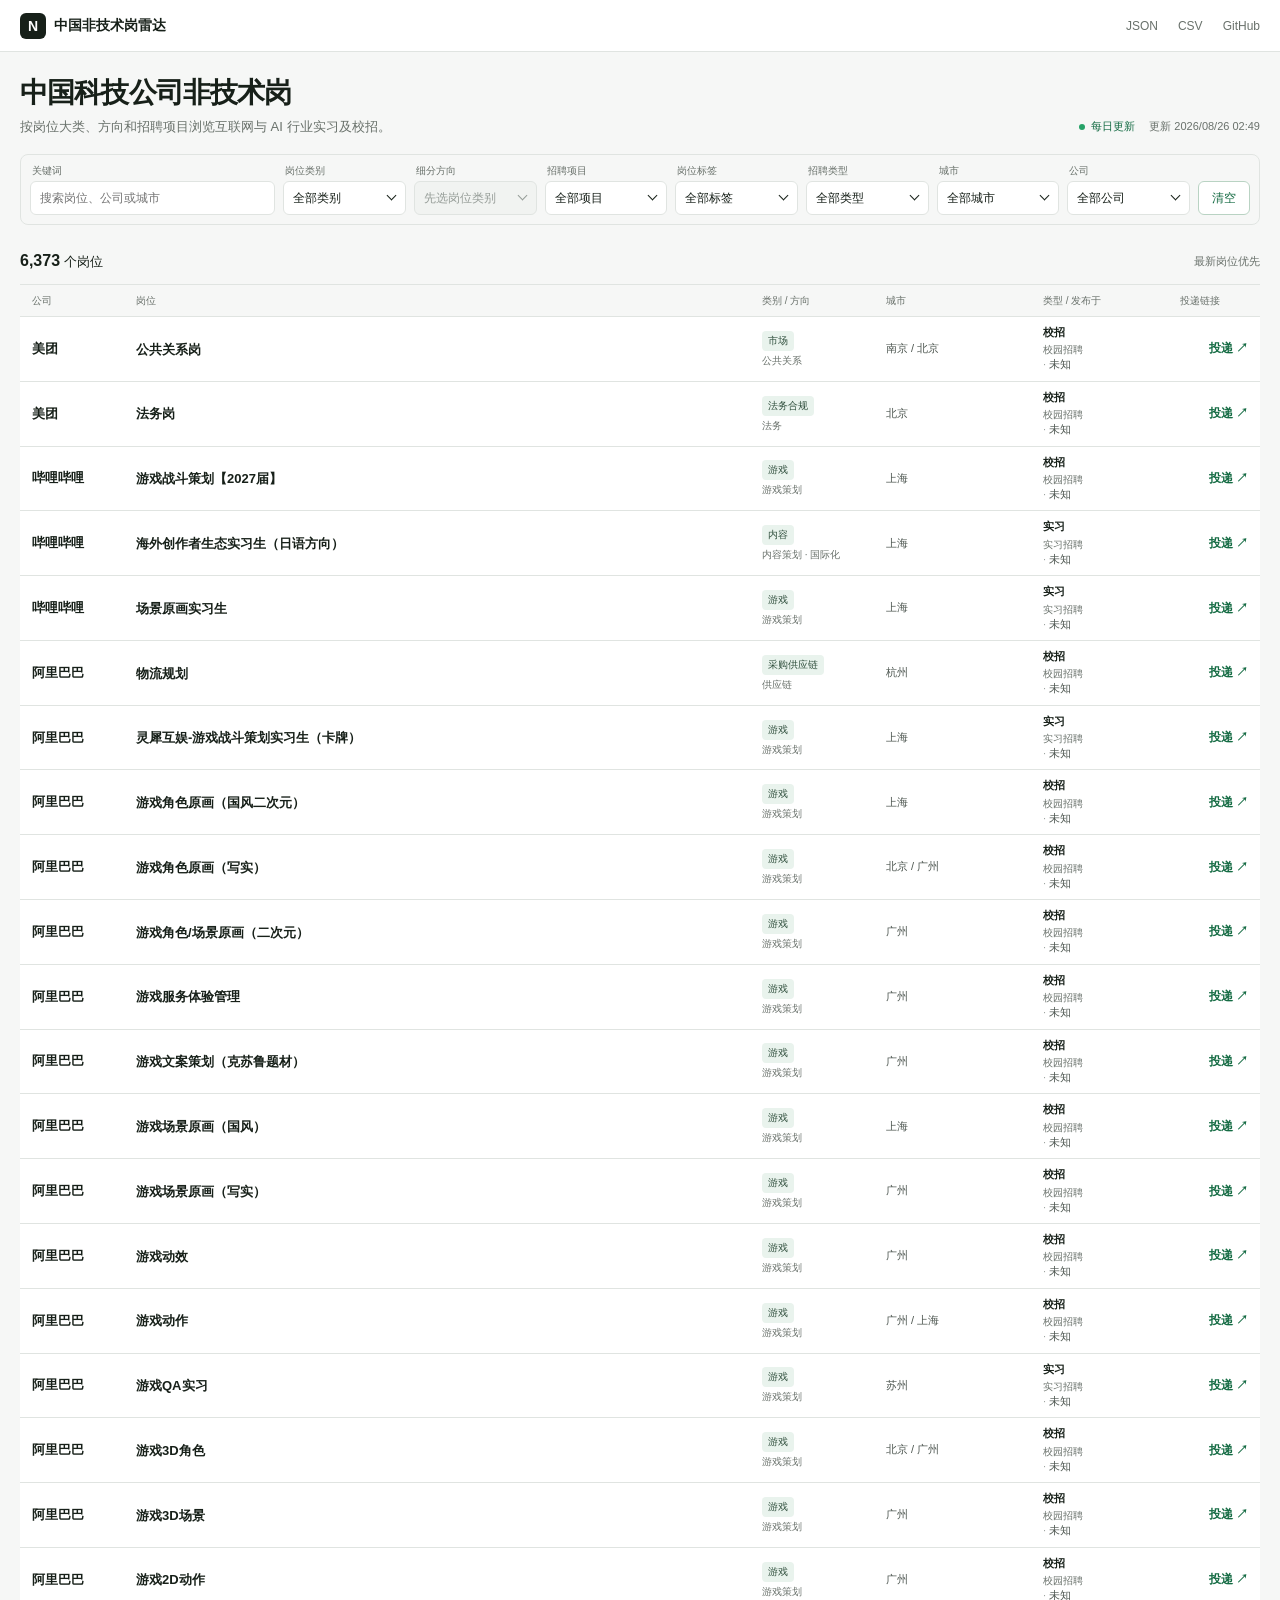
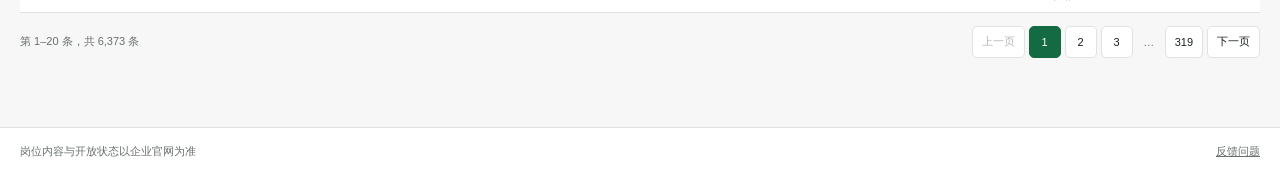
==== docs/index.html @ bec15eaf "fix: bust filter asset cache" ====
<!doctype html>
<html lang="zh-CN">
  <head>
    <meta charset="utf-8" />
    <meta name="viewport" content="width=device-width, initial-scale=1" />
    <meta name="description" content="中国科技公司非技术实习与校招岗位，每日从企业官方招聘网站更新。" />
    <link rel="icon" href="data:image/svg+xml,%3Csvg xmlns='http://www.w3.org/2000/svg' viewBox='0 0 64 64'%3E%3Crect width='64' height='64' rx='14' fill='%23182720'/%3E%3Cpath d='M17 19h30v7H17zm0 12h22v7H17zm0 12h15v7H17z' fill='%23fff'/%3E%3C/svg%3E" />
    <title>中国非技术岗雷达</title>
    <link rel="stylesheet" href="styles.css?v=20260825-2" />
  </head>
  <body>
    <header class="topbar">
      <a class="brand" href="./" aria-label="中国非技术岗雷达首页">
        <span class="brand-mark" aria-hidden="true">N</span>
        <span>中国非技术岗雷达</span>
      </a>
      <nav aria-label="数据链接">
        <a href="jobs.json">JSON</a>
        <a href="jobs.csv">CSV</a>
        <a href="https://github.com/Difficult-Burger/Simplify-Internships-Nontech-China">GitHub</a>
      </nav>
    </header>

    <main class="shell">
      <section class="page-head" aria-labelledby="page-title">
        <div>
          <h1 id="page-title">中国科技公司非技术岗</h1>
          <p>按岗位大类、方向和招聘项目浏览互联网与 AI 行业实习及校招。</p>
        </div>
        <div class="page-status"><span><i></i>每日更新</span><span id="updated-at">读取数据中…</span></div>
      </section>

      <section id="filter-panel" class="filter-panel" aria-label="岗位筛选">
        <label class="search-field">
          <span>关键词</span>
          <input id="search" type="search" placeholder="搜索岗位、公司或城市" autocomplete="off" />
        </label>
        <div class="filter-field"><span>岗位类别</span><details id="category-filter" class="multi-filter"><summary id="category-summary">全部类别</summary><div id="category-options" class="option-panel"></div></details></div>
        <div class="filter-field"><span>细分方向</span><details id="subcategory-filter" class="multi-filter is-disabled"><summary id="subcategory-summary">先选岗位类别</summary><div id="subcategory-options" class="option-panel"></div></details></div>
        <div class="filter-field"><span>招聘项目</span><details id="program-filter" class="multi-filter"><summary id="program-summary">全部项目</summary><div id="program-options" class="option-panel"></div></details></div>
        <div class="filter-field"><span>岗位标签</span><details id="tag-filter" class="multi-filter"><summary id="tag-summary">全部标签</summary><div id="tag-options" class="option-panel"></div></details></div>
        <div class="filter-field"><span>招聘类型</span><details id="stage-filter" class="multi-filter"><summary id="stage-summary">全部类型</summary><div id="stage-options" class="option-panel"></div></details></div>
        <div class="filter-field"><span>城市</span><details id="city-filter" class="multi-filter"><summary id="city-summary">全部城市</summary><div id="city-options" class="option-panel option-panel-wide"></div></details></div>
        <div class="filter-field"><span>公司</span><details id="company-filter" class="multi-filter"><summary id="company-summary">全部公司</summary><div id="company-options" class="option-panel option-panel-wide"></div></details></div>
        <button id="reset" type="button">清空</button>
      </section>
      <p id="source-status" class="source-status" hidden></p>

      <section class="results-head">
        <p><strong id="result-count">0</strong> 个岗位</p>
        <span>最新岗位优先</span>
      </section>

      <div class="job-columns" aria-hidden="true">
        <span>公司</span><span>岗位</span><span>类别 / 方向</span><span>城市</span><span>类型 / 发布于</span><span>投递链接</span>
      </div>
      <section id="job-list" class="job-list" aria-live="polite"></section>
      <nav id="pagination" class="pagination" aria-label="岗位结果分页" hidden>
        <span id="page-summary" class="page-summary"></span>
        <div id="page-controls" class="page-controls"></div>
      </nav>
    </main>

    <footer>
      <span>岗位内容与开放状态以企业官网为准</span>
      <a href="https://github.com/Difficult-Burger/Simplify-Internships-Nontech-China/issues">反馈问题</a>
    </footer>
    <script src="app.js?v=20260825-2" defer></script>
  </body>
</html>
---- docs/styles.css ----
:root {
  --bg: #f6f7f6;
  --surface: #fff;
  --ink: #172019;
  --muted: #69716b;
  --line: #e0e4e1;
  --accent: #146b43;
  --accent-soft: #e9f3ed;
}

* { box-sizing: border-box; }
html { color: var(--ink); background: var(--bg); font-family: "Noto Sans SC", "Source Han Sans SC", "PingFang SC", sans-serif; }
body { margin: 0; }
a { color: inherit; }
button, input, select { font: inherit; }

.topbar { height: 52px; display: flex; align-items: center; justify-content: space-between; padding: 0 max(20px, calc((100vw - 1240px) / 2)); background: var(--surface); border-bottom: 1px solid var(--line); }
.brand { display: inline-flex; align-items: center; gap: 8px; text-decoration: none; font-size: 14px; font-weight: 700; }
.brand-mark { width: 26px; height: 26px; display: grid; place-items: center; color: #fff; background: var(--ink); border-radius: 6px; font-weight: 800; }
.topbar nav { display: flex; gap: 20px; color: var(--muted); font-size: 12px; }
.topbar nav a { text-decoration: none; }
.topbar nav a:hover { color: var(--accent); }

.shell { width: min(1240px, calc(100vw - 32px)); min-height: calc(100vh - 100px); margin: 0 auto; padding: 22px 0 56px; }
.page-head { display: flex; align-items: end; justify-content: space-between; gap: 24px; }
h1 { margin: 0; font-family: "Noto Serif SC", "Source Han Serif SC", "Songti SC", serif; font-size: 28px; letter-spacing: -.03em; }
.page-head p { margin: 6px 0 0; color: var(--muted); font-size: 13px; }
.page-status { display: flex; gap: 14px; padding-bottom: 2px; color: var(--muted); font-size: 11px; white-space: nowrap; }
.page-status span:first-child { color: var(--accent); }
.page-status i { display: inline-block; width: 6px; height: 6px; margin-right: 6px; background: #25a267; border-radius: 50%; }

.filter-panel { position: sticky; top: 0; z-index: 5; display: grid; grid-template-columns: 2fr repeat(7, minmax(92px, 1fr)) auto; gap: 8px; margin-top: 18px; padding: 9px; background: rgba(246, 247, 246, .96); border: 1px solid var(--line); border-radius: 8px; backdrop-filter: blur(10px); }
.filter-panel label, .filter-field { min-width: 0; }
.filter-panel label > span, .filter-field > span { display: block; margin: 0 0 3px 2px; color: var(--muted); font-size: 10px; }
.filter-panel input { width: 100%; height: 34px; padding: 0 9px; color: var(--ink); background: var(--surface); border: 1px solid var(--line); border-radius: 6px; outline: none; font-size: 12px; }
.filter-panel input:focus { border-color: var(--accent); box-shadow: 0 0 0 2px var(--accent-soft); }
.multi-filter { position: relative; }
.multi-filter summary { position: relative; height: 34px; padding: 8px 26px 0 9px; overflow: hidden; color: var(--ink); background: var(--surface); border: 1px solid var(--line); border-radius: 6px; cursor: pointer; font-size: 12px; text-overflow: ellipsis; white-space: nowrap; list-style: none; }
.multi-filter summary::-webkit-details-marker { display: none; }
.multi-filter summary::after { position: absolute; top: 10px; right: 10px; width: 6px; height: 6px; border-right: 1.5px solid currentColor; border-bottom: 1.5px solid currentColor; content: ""; transform: rotate(45deg); }
.multi-filter[open] summary { border-color: var(--accent); box-shadow: 0 0 0 2px var(--accent-soft); }
.multi-filter[open] summary::after { top: 13px; transform: rotate(225deg); }
.multi-filter.is-disabled summary { color: #969d98; background: #f1f3f1; cursor: not-allowed; }
.option-panel { position: absolute; top: 39px; left: 0; z-index: 20; display: grid; width: min(250px, calc(100vw - 40px)); max-height: 300px; grid-template-columns: 1fr 1fr; gap: 2px; padding: 6px; overflow-y: auto; background: var(--surface); border: 1px solid var(--line); border-radius: 7px; box-shadow: 0 12px 30px rgba(23, 32, 25, .14); }
.option-panel-wide { width: min(320px, calc(100vw - 40px)); }
.option-choice { display: flex; align-items: center; gap: 7px; min-width: 0; padding: 7px 8px; border-radius: 5px; cursor: pointer; font-size: 11px; }
.option-choice:hover { background: var(--accent-soft); }
.option-choice input { width: 14px; height: 14px; flex: 0 0 auto; margin: 0; accent-color: var(--accent); }
.option-choice span { overflow: hidden; text-overflow: ellipsis; white-space: nowrap; }
#city-filter .option-panel, #company-filter .option-panel { right: 0; left: auto; }
.filter-panel button { align-self: end; height: 34px; padding: 0 13px; color: var(--accent); background: var(--surface); border: 1px solid #b9d3c3; border-radius: 6px; cursor: pointer; font-size: 12px; }
.filter-panel button:hover { background: var(--accent-soft); }
.source-status { margin: 7px 2px -3px; color: #7a5d20; font-size: 11px; }

.results-head { display: flex; align-items: center; justify-content: space-between; height: 46px; margin-top: 14px; border-bottom: 1px solid var(--line); }
.results-head p { margin: 0; font-size: 13px; }
.results-head strong { font-size: 16px; }
.results-head span { color: var(--muted); font-size: 11px; }
.job-columns, .job { display: grid; grid-template-columns: 92px minmax(280px, 2.5fr) 112px 145px 125px 68px; gap: 12px; align-items: center; }
.job-columns { height: 32px; padding: 0 12px; color: var(--muted); font-size: 10px; border-bottom: 1px solid var(--line); }
.job { min-height: 64px; padding: 8px 12px; background: var(--surface); border-bottom: 1px solid var(--line); }
.job:hover { background: #fafcfb; }
.company { font-size: 13px; font-weight: 700; }
.title { display: inline; margin: 0; font-size: 13px; line-height: 1.35; }
.duplicate-note { margin-left: 6px; color: #8a918c; font-size: 10px; }
.tag { display: inline-block; padding: 3px 6px; color: #31503e; background: var(--accent-soft); border-radius: 4px; font-size: 10px; }
.direction { display: block; margin-top: 3px; color: var(--muted); font-size: 10px; }
.location, .timing, .compact-meta { color: #4d5650; font-size: 11px; line-height: 1.4; }
.stage { color: var(--ink); font-weight: 650; }
.time-label::before { content: " · "; color: #a0a6a2; }
.compact-meta { display: none; margin-top: 5px; color: var(--muted); }
.apply { justify-self: end; color: var(--accent); text-decoration: none; font-size: 12px; font-weight: 700; white-space: nowrap; }
.apply:hover { text-decoration: underline; }
.empty { padding: 48px 12px; color: var(--muted); text-align: center; background: var(--surface); font-size: 13px; }
.pagination { min-height: 58px; display: flex; align-items: center; justify-content: space-between; gap: 16px; padding: 12px 0; }
.page-summary { color: var(--muted); font-size: 11px; }
.page-controls { display: flex; align-items: center; gap: 4px; }
.page-controls button { min-width: 32px; height: 32px; padding: 0 9px; color: var(--ink); background: var(--surface); border: 1px solid var(--line); border-radius: 5px; cursor: pointer; font-size: 11px; }
.page-controls button:hover:not(:disabled) { color: var(--accent); border-color: #a9c7b5; }
.page-controls button[aria-current="page"] { color: #fff; background: var(--accent); border-color: var(--accent); }
.page-controls button:disabled { color: #b1b7b3; cursor: not-allowed; }
.page-ellipsis { width: 24px; color: var(--muted); text-align: center; font-size: 11px; }
.pagination-status { display: none; color: var(--muted); font-size: 11px; white-space: nowrap; }

footer { display: flex; justify-content: space-between; padding: 16px max(20px, calc((100vw - 1240px) / 2)); color: var(--muted); background: var(--surface); border-top: 1px solid var(--line); font-size: 11px; }

@media (max-width: 900px) {
  .filter-panel { position: static; grid-template-columns: repeat(4, 1fr); }
  .filter-panel .search-field { grid-column: 1 / 3; }
  .filter-panel button { grid-column: 3 / 5; }
  .job-columns { display: none; }
  .job { grid-template-columns: 76px minmax(0, 1fr) 58px; gap: 10px; min-height: 70px; }
  .job .category-cell, .job .location, .job .timing { display: none; }
  .compact-meta { display: block; }
  .apply { grid-column: 3; grid-row: 1; }
  .page-number, .page-ellipsis { display: none; }
  .pagination-status { display: inline; }
}

@media (max-width: 560px) {
  .topbar { padding: 0 14px; }
  .topbar nav { gap: 14px; }
  .topbar nav a:nth-child(-n+2) { display: none; }
  .shell { width: calc(100vw - 20px); padding-top: 16px; }
  .page-head { display: block; }
  h1 { font-size: 23px; }
  .page-head p { line-height: 1.55; }
  .page-status { margin-top: 8px; }
  .filter-panel { grid-template-columns: 1fr 1fr; margin-top: 12px; }
  .filter-panel .search-field { grid-column: 1 / -1; }
  .filter-panel button { grid-column: auto; }
  .results-head { margin-top: 8px; }
  .job { grid-template-columns: 54px minmax(0, 1fr) 48px; gap: 8px; padding: 8px; }
  .company { font-size: 12px; }
  .title { font-size: 12px; }
  .duplicate-note { display: block; margin: 3px 0 0; }
  .apply { font-size: 11px; }
  .pagination { align-items: stretch; flex-direction: column; gap: 8px; }
  .page-summary { text-align: center; }
  .page-controls { justify-content: space-between; }
  .page-controls button { height: 36px; }
  footer { gap: 10px; padding: 14px; }
}
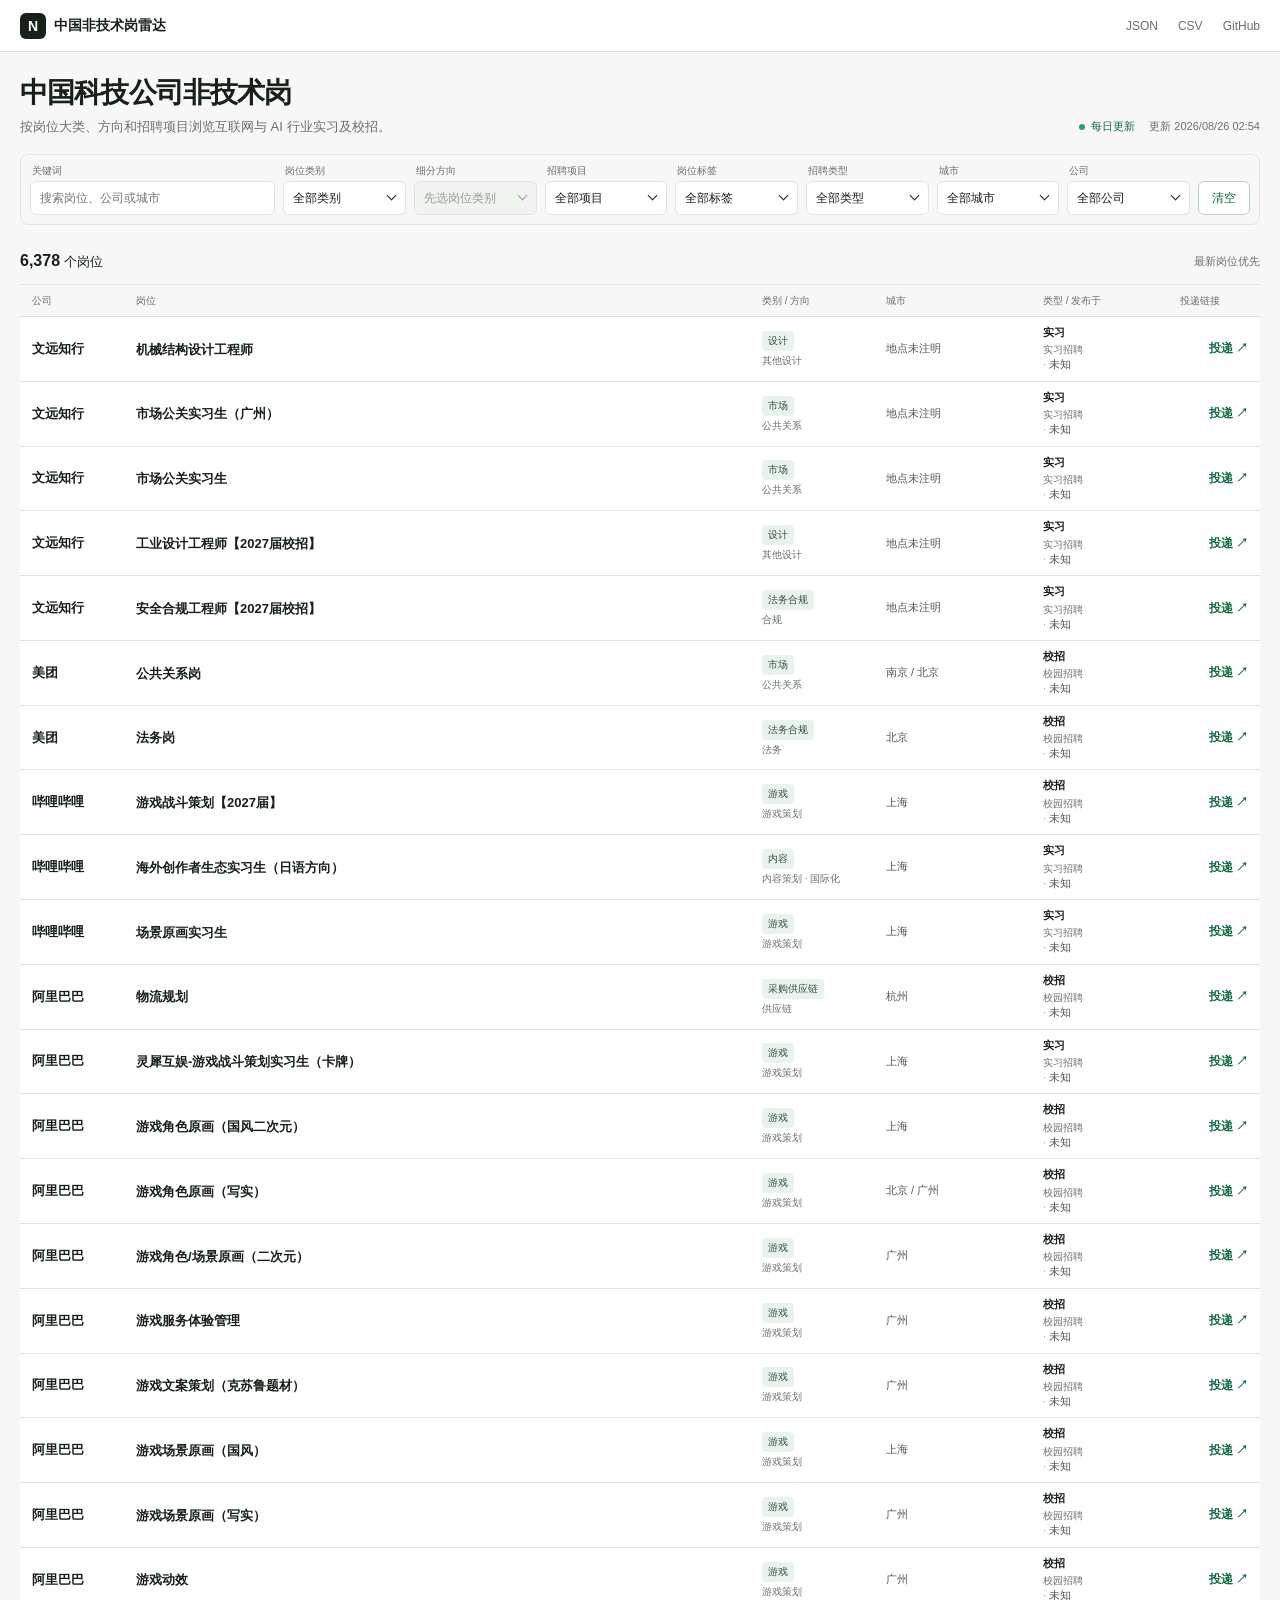
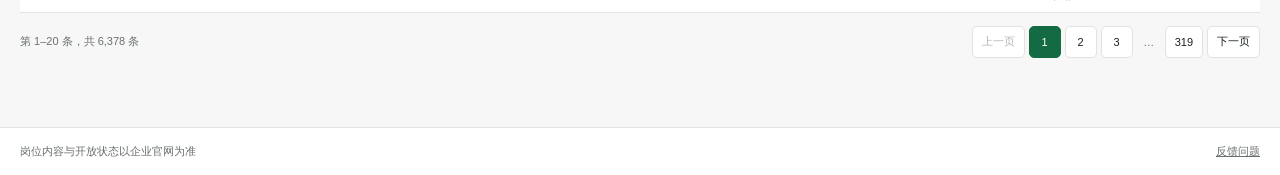
==== commit bdf19a61: "feat: group and search filter options" ====
--- a/docs/index.html
+++ b/docs/index.html
@@ -6,7 +6,7 @@
     <meta name="description" content="中国科技公司非技术实习与校招岗位，每日从企业官方招聘网站更新。" />
     <link rel="icon" href="data:image/svg+xml,%3Csvg xmlns='http://www.w3.org/2000/svg' viewBox='0 0 64 64'%3E%3Crect width='64' height='64' rx='14' fill='%23182720'/%3E%3Cpath d='M17 19h30v7H17zm0 12h22v7H17zm0 12h15v7H17z' fill='%23fff'/%3E%3C/svg%3E" />
     <title>中国非技术岗雷达</title>
-    <link rel="stylesheet" href="styles.css?v=20260825-2" />
+    <link rel="stylesheet" href="styles.css?v=20260825-3" />
   </head>
   <body>
     <header class="topbar">
@@ -65,6 +65,6 @@
       <span>岗位内容与开放状态以企业官网为准</span>
       <a href="https://github.com/Difficult-Burger/Simplify-Internships-Nontech-China/issues">反馈问题</a>
     </footer>
-    <script src="app.js?v=20260825-2" defer></script>
+    <script src="app.js?v=20260825-3" defer></script>
   </body>
 </html>
--- a/docs/styles.css
+++ b/docs/styles.css
@@ -41,9 +41,14 @@
 .multi-filter[open] summary { border-color: var(--accent); box-shadow: 0 0 0 2px var(--accent-soft); }
 .multi-filter[open] summary::after { top: 13px; transform: rotate(225deg); }
 .multi-filter.is-disabled summary { color: #969d98; background: #f1f3f1; cursor: not-allowed; }
-.option-panel { position: absolute; top: 39px; left: 0; z-index: 20; display: grid; width: min(250px, calc(100vw - 40px)); max-height: 300px; grid-template-columns: 1fr 1fr; gap: 2px; padding: 6px; overflow-y: auto; background: var(--surface); border: 1px solid var(--line); border-radius: 7px; box-shadow: 0 12px 30px rgba(23, 32, 25, .14); }
+.option-panel { position: absolute; top: 39px; left: 0; z-index: 20; width: min(250px, calc(100vw - 40px)); max-height: 320px; padding: 6px; overflow-y: auto; background: var(--surface); border: 1px solid var(--line); border-radius: 7px; box-shadow: 0 12px 30px rgba(23, 32, 25, .14); }
 .option-panel-wide { width: min(320px, calc(100vw - 40px)); }
+.filter-panel .option-search { position: sticky; top: 0; z-index: 2; height: 30px; margin-bottom: 5px; background: #fbfcfb; font-size: 11px; }
+.option-group + .option-group { margin-top: 7px; padding-top: 6px; border-top: 1px solid var(--line); }
+.option-group h4 { margin: 1px 8px 4px; color: var(--muted); font-size: 10px; font-weight: 650; }
+.option-grid { display: grid; grid-template-columns: 1fr 1fr; gap: 2px; }
 .option-choice { display: flex; align-items: center; gap: 7px; min-width: 0; padding: 7px 8px; border-radius: 5px; cursor: pointer; font-size: 11px; }
+.option-choice[hidden], .option-group[hidden] { display: none; }
 .option-choice:hover { background: var(--accent-soft); }
 .option-choice input { width: 14px; height: 14px; flex: 0 0 auto; margin: 0; accent-color: var(--accent); }
 .option-choice span { overflow: hidden; text-overflow: ellipsis; white-space: nowrap; }
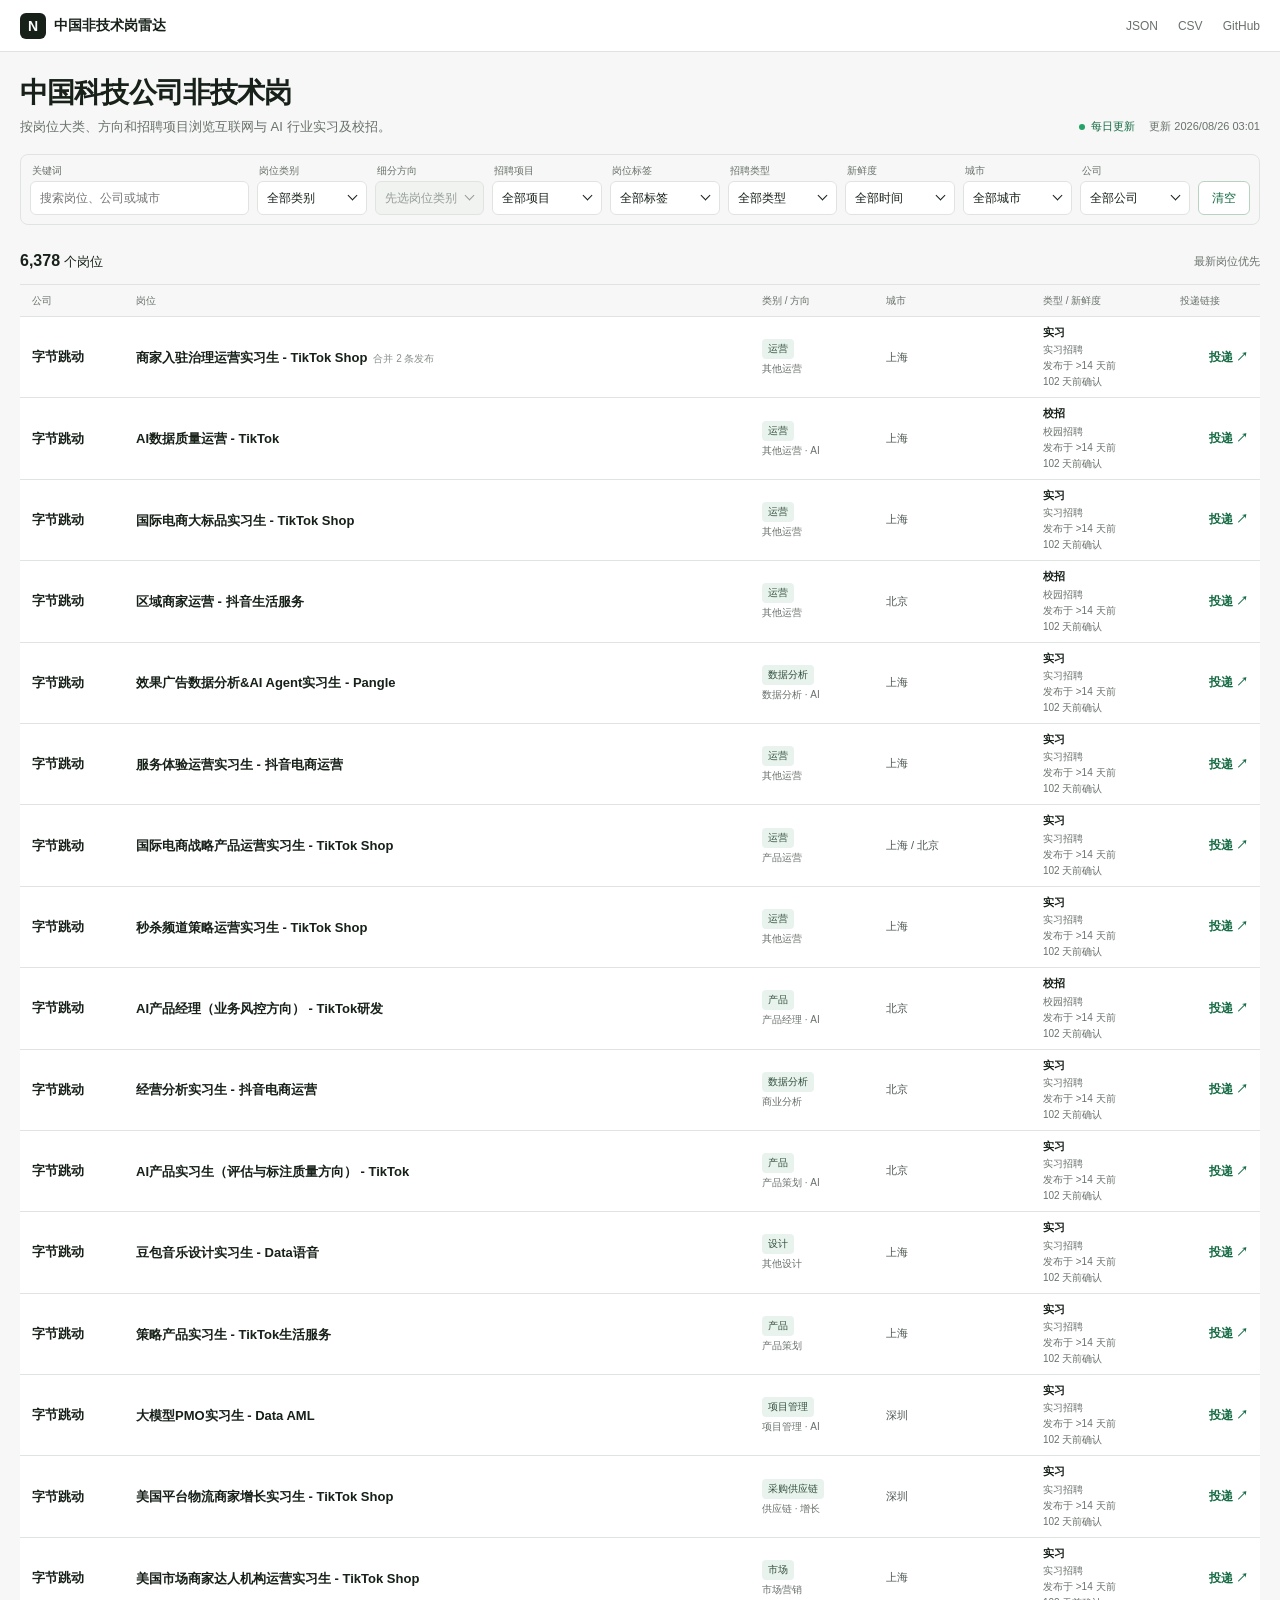
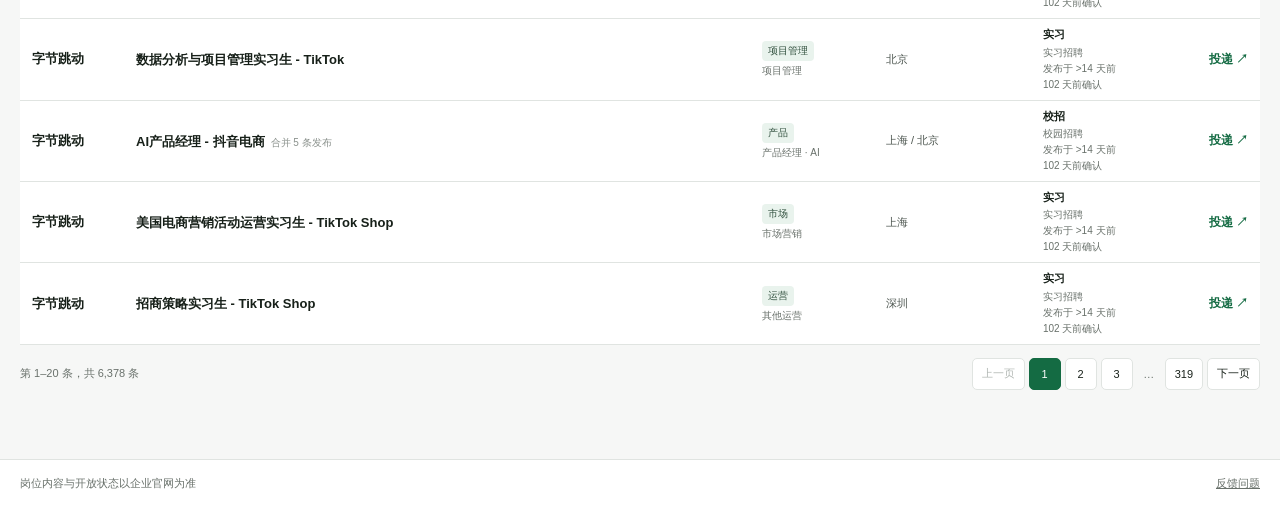
==== commit 90430ae5: "feat: distinguish job freshness semantics" ====
--- a/docs/index.html
+++ b/docs/index.html
@@ -6,7 +6,7 @@
     <meta name="description" content="中国科技公司非技术实习与校招岗位，每日从企业官方招聘网站更新。" />
     <link rel="icon" href="data:image/svg+xml,%3Csvg xmlns='http://www.w3.org/2000/svg' viewBox='0 0 64 64'%3E%3Crect width='64' height='64' rx='14' fill='%23182720'/%3E%3Cpath d='M17 19h30v7H17zm0 12h22v7H17zm0 12h15v7H17z' fill='%23fff'/%3E%3C/svg%3E" />
     <title>中国非技术岗雷达</title>
-    <link rel="stylesheet" href="styles.css?v=20260825-3" />
+    <link rel="stylesheet" href="styles.css?v=20260825-4" />
   </head>
   <body>
     <header class="topbar">
@@ -40,6 +40,7 @@
         <div class="filter-field"><span>招聘项目</span><details id="program-filter" class="multi-filter"><summary id="program-summary">全部项目</summary><div id="program-options" class="option-panel"></div></details></div>
         <div class="filter-field"><span>岗位标签</span><details id="tag-filter" class="multi-filter"><summary id="tag-summary">全部标签</summary><div id="tag-options" class="option-panel"></div></details></div>
         <div class="filter-field"><span>招聘类型</span><details id="stage-filter" class="multi-filter"><summary id="stage-summary">全部类型</summary><div id="stage-options" class="option-panel"></div></details></div>
+        <div class="filter-field"><span>新鲜度</span><details id="freshness-filter" class="multi-filter"><summary id="freshness-summary">全部时间</summary><div id="freshness-options" class="option-panel"></div></details></div>
         <div class="filter-field"><span>城市</span><details id="city-filter" class="multi-filter"><summary id="city-summary">全部城市</summary><div id="city-options" class="option-panel option-panel-wide"></div></details></div>
         <div class="filter-field"><span>公司</span><details id="company-filter" class="multi-filter"><summary id="company-summary">全部公司</summary><div id="company-options" class="option-panel option-panel-wide"></div></details></div>
         <button id="reset" type="button">清空</button>
@@ -52,7 +53,7 @@
       </section>
 
       <div class="job-columns" aria-hidden="true">
-        <span>公司</span><span>岗位</span><span>类别 / 方向</span><span>城市</span><span>类型 / 发布于</span><span>投递链接</span>
+        <span>公司</span><span>岗位</span><span>类别 / 方向</span><span>城市</span><span>类型 / 新鲜度</span><span>投递链接</span>
       </div>
       <section id="job-list" class="job-list" aria-live="polite"></section>
       <nav id="pagination" class="pagination" aria-label="岗位结果分页" hidden>
@@ -65,6 +66,6 @@
       <span>岗位内容与开放状态以企业官网为准</span>
       <a href="https://github.com/Difficult-Burger/Simplify-Internships-Nontech-China/issues">反馈问题</a>
     </footer>
-    <script src="app.js?v=20260825-3" defer></script>
+    <script src="app.js?v=20260825-4" defer></script>
   </body>
 </html>
--- a/docs/styles.css
+++ b/docs/styles.css
@@ -29,7 +29,7 @@
 .page-status span:first-child { color: var(--accent); }
 .page-status i { display: inline-block; width: 6px; height: 6px; margin-right: 6px; background: #25a267; border-radius: 50%; }
 
-.filter-panel { position: sticky; top: 0; z-index: 5; display: grid; grid-template-columns: 2fr repeat(7, minmax(92px, 1fr)) auto; gap: 8px; margin-top: 18px; padding: 9px; background: rgba(246, 247, 246, .96); border: 1px solid var(--line); border-radius: 8px; backdrop-filter: blur(10px); }
+.filter-panel { position: sticky; top: 0; z-index: 5; display: grid; grid-template-columns: 2fr repeat(8, minmax(84px, 1fr)) auto; gap: 8px; margin-top: 18px; padding: 9px; background: rgba(246, 247, 246, .96); border: 1px solid var(--line); border-radius: 8px; backdrop-filter: blur(10px); }
 .filter-panel label, .filter-field { min-width: 0; }
 .filter-panel label > span, .filter-field > span { display: block; margin: 0 0 3px 2px; color: var(--muted); font-size: 10px; }
 .filter-panel input { width: 100%; height: 34px; padding: 0 9px; color: var(--ink); background: var(--surface); border: 1px solid var(--line); border-radius: 6px; outline: none; font-size: 12px; }
@@ -52,7 +52,7 @@
 .option-choice:hover { background: var(--accent-soft); }
 .option-choice input { width: 14px; height: 14px; flex: 0 0 auto; margin: 0; accent-color: var(--accent); }
 .option-choice span { overflow: hidden; text-overflow: ellipsis; white-space: nowrap; }
-#city-filter .option-panel, #company-filter .option-panel { right: 0; left: auto; }
+#subcategory-filter .option-panel, #tag-filter .option-panel, #freshness-filter .option-panel, #city-filter .option-panel, #company-filter .option-panel { right: 0; left: auto; }
 .filter-panel button { align-self: end; height: 34px; padding: 0 13px; color: var(--accent); background: var(--surface); border: 1px solid #b9d3c3; border-radius: 6px; cursor: pointer; font-size: 12px; }
 .filter-panel button:hover { background: var(--accent-soft); }
 .source-status { margin: 7px 2px -3px; color: #7a5d20; font-size: 11px; }
@@ -72,7 +72,7 @@
 .direction { display: block; margin-top: 3px; color: var(--muted); font-size: 10px; }
 .location, .timing, .compact-meta { color: #4d5650; font-size: 11px; line-height: 1.4; }
 .stage { color: var(--ink); font-weight: 650; }
-.time-label::before { content: " · "; color: #a0a6a2; }
+.time-label, .confirmation { display: block; margin-top: 2px; color: var(--muted); font-size: 10px; }
 .compact-meta { display: none; margin-top: 5px; color: var(--muted); }
 .apply { justify-self: end; color: var(--accent); text-decoration: none; font-size: 12px; font-weight: 700; white-space: nowrap; }
 .apply:hover { text-decoration: underline; }
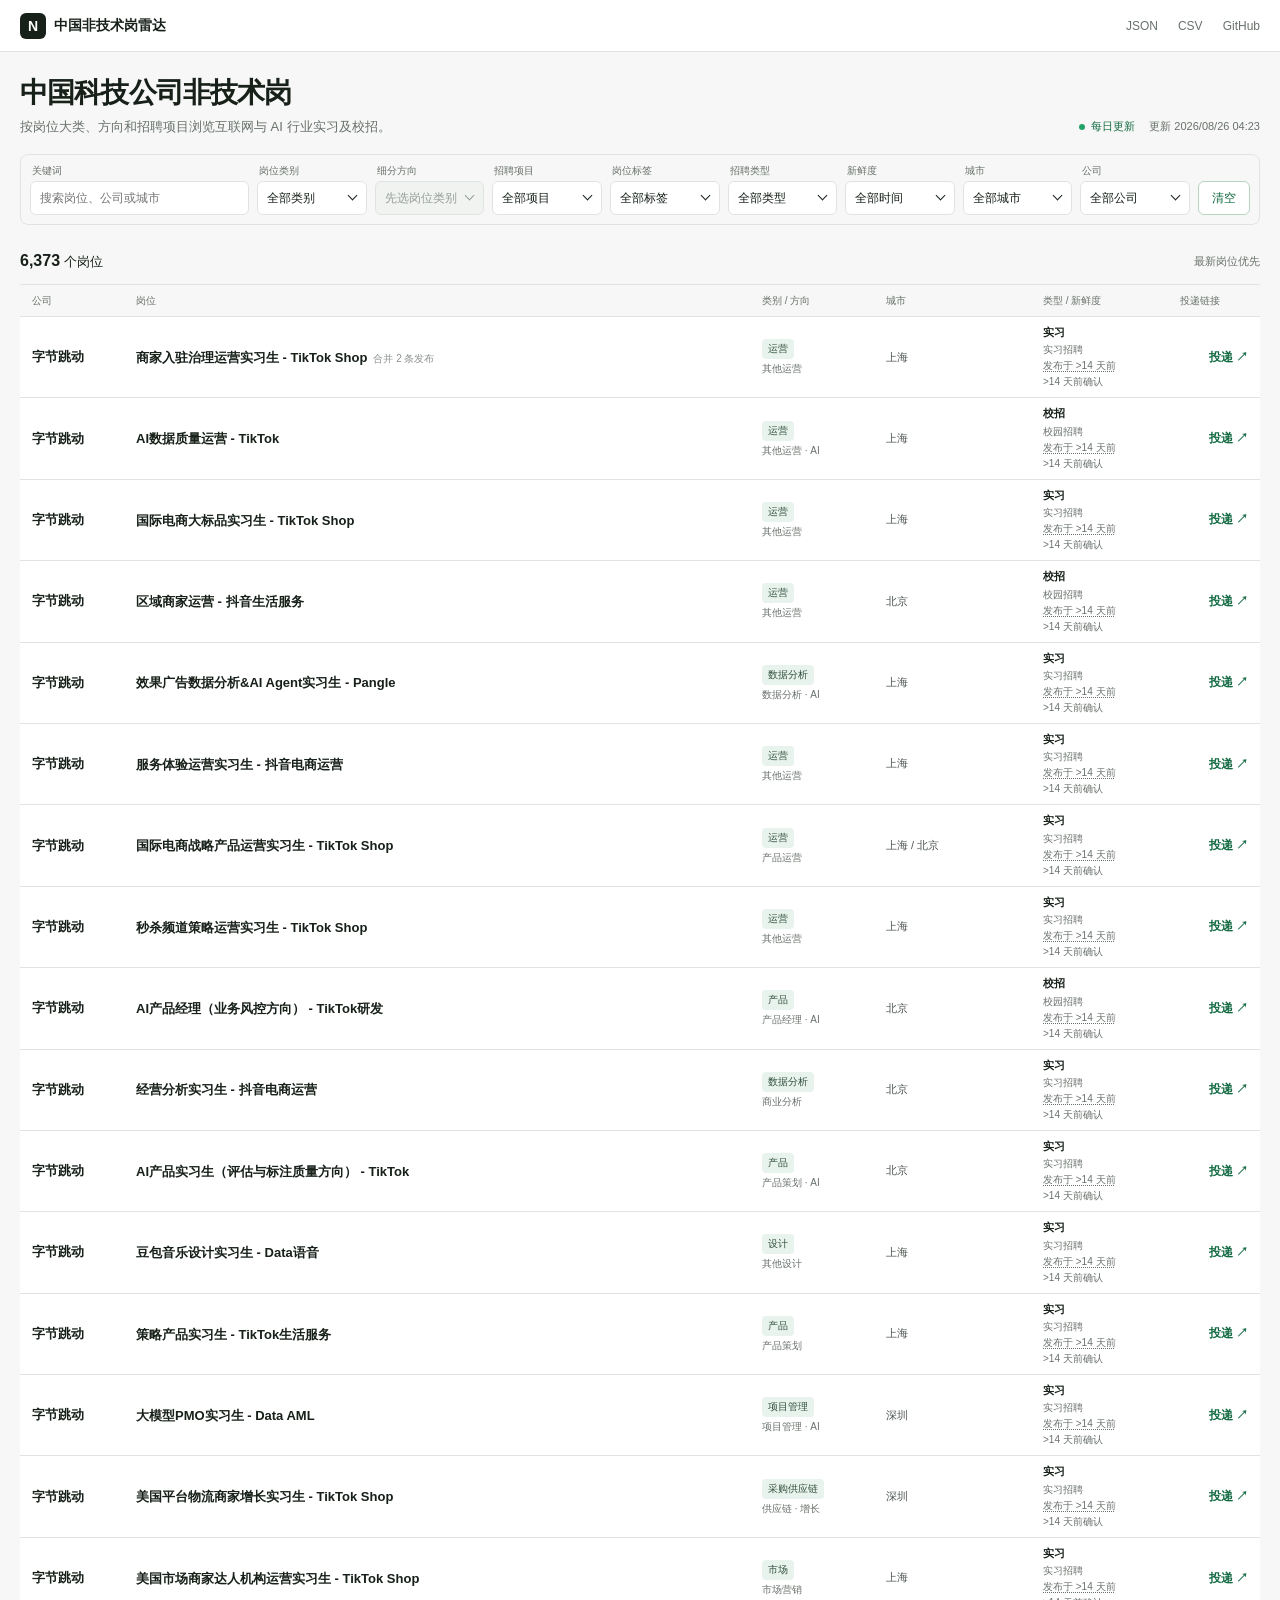
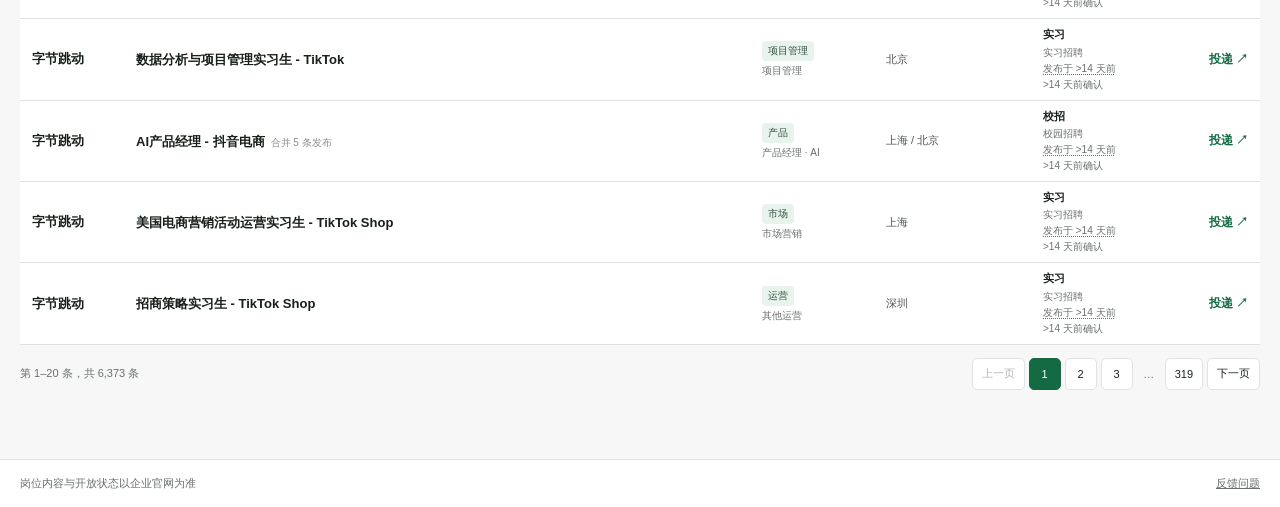
==== commit 3b071600: "fix: show hour-level freshness evidence" ====
--- a/docs/index.html
+++ b/docs/index.html
@@ -6,7 +6,7 @@
     <meta name="description" content="中国科技公司非技术实习与校招岗位，每日从企业官方招聘网站更新。" />
     <link rel="icon" href="data:image/svg+xml,%3Csvg xmlns='http://www.w3.org/2000/svg' viewBox='0 0 64 64'%3E%3Crect width='64' height='64' rx='14' fill='%23182720'/%3E%3Cpath d='M17 19h30v7H17zm0 12h22v7H17zm0 12h15v7H17z' fill='%23fff'/%3E%3C/svg%3E" />
     <title>中国非技术岗雷达</title>
-    <link rel="stylesheet" href="styles.css?v=20260825-4" />
+    <link rel="stylesheet" href="styles.css?v=20260825-5" />
   </head>
   <body>
     <header class="topbar">
@@ -66,6 +66,6 @@
       <span>岗位内容与开放状态以企业官网为准</span>
       <a href="https://github.com/Difficult-Burger/Simplify-Internships-Nontech-China/issues">反馈问题</a>
     </footer>
-    <script src="app.js?v=20260825-4" defer></script>
+    <script src="app.js?v=20260825-5" defer></script>
   </body>
 </html>
--- a/docs/styles.css
+++ b/docs/styles.css
@@ -73,6 +73,7 @@
 .location, .timing, .compact-meta { color: #4d5650; font-size: 11px; line-height: 1.4; }
 .stage { color: var(--ink); font-weight: 650; }
 .time-label, .confirmation { display: block; margin-top: 2px; color: var(--muted); font-size: 10px; }
+.time-label[title] { cursor: help; text-decoration: underline dotted; text-underline-offset: 2px; }
 .compact-meta { display: none; margin-top: 5px; color: var(--muted); }
 .apply { justify-self: end; color: var(--accent); text-decoration: none; font-size: 12px; font-weight: 700; white-space: nowrap; }
 .apply:hover { text-decoration: underline; }
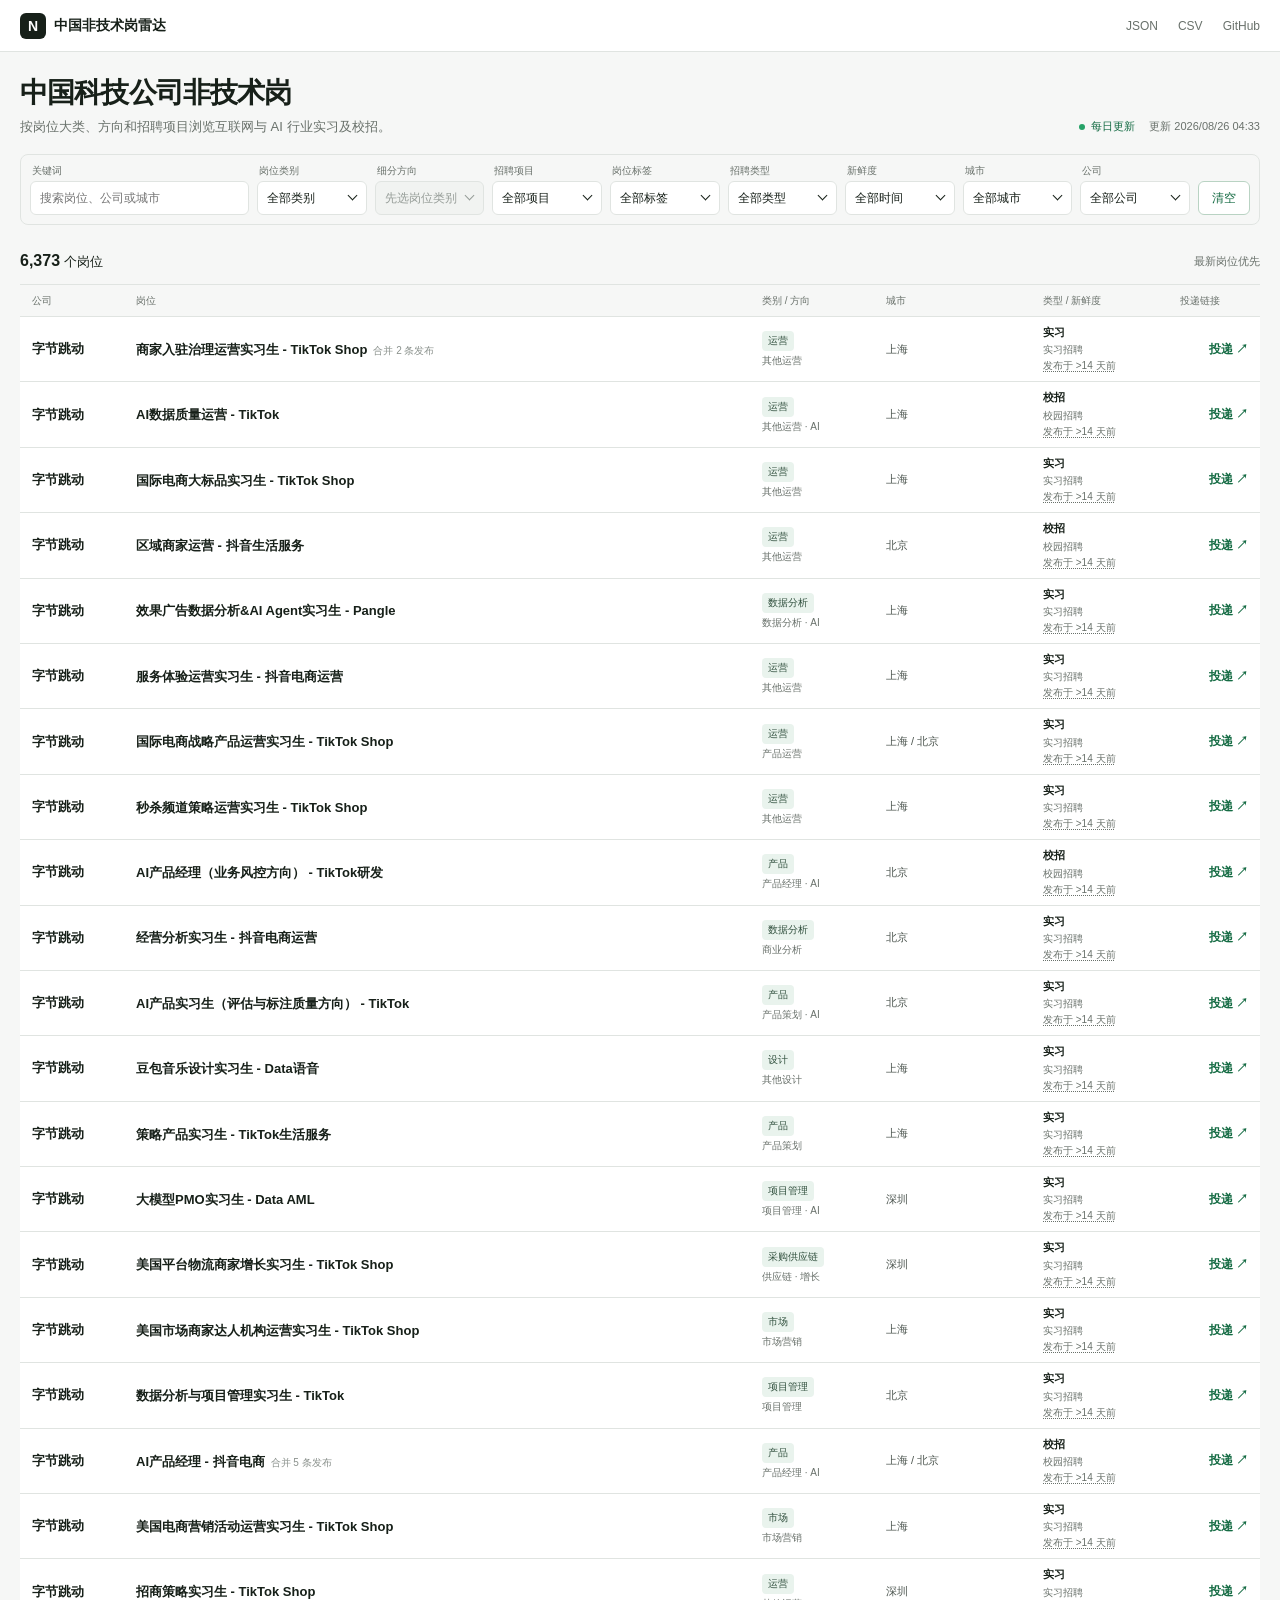
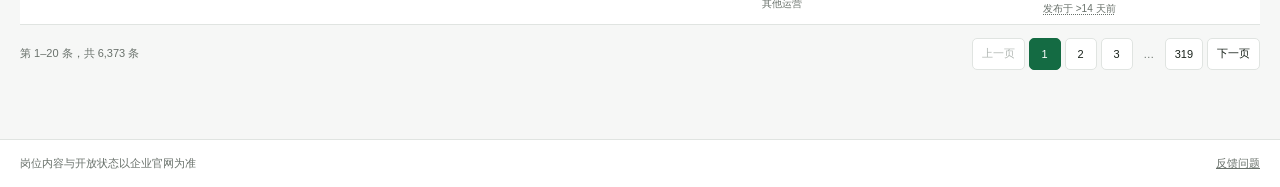
==== commit 2fbcdba9: "fix: keep confirmation metadata out of job rows" ====
--- a/docs/index.html
+++ b/docs/index.html
@@ -6,7 +6,7 @@
     <meta name="description" content="中国科技公司非技术实习与校招岗位，每日从企业官方招聘网站更新。" />
     <link rel="icon" href="data:image/svg+xml,%3Csvg xmlns='http://www.w3.org/2000/svg' viewBox='0 0 64 64'%3E%3Crect width='64' height='64' rx='14' fill='%23182720'/%3E%3Cpath d='M17 19h30v7H17zm0 12h22v7H17zm0 12h15v7H17z' fill='%23fff'/%3E%3C/svg%3E" />
     <title>中国非技术岗雷达</title>
-    <link rel="stylesheet" href="styles.css?v=20260825-5" />
+    <link rel="stylesheet" href="styles.css?v=20260825-6" />
   </head>
   <body>
     <header class="topbar">
@@ -66,6 +66,6 @@
       <span>岗位内容与开放状态以企业官网为准</span>
       <a href="https://github.com/Difficult-Burger/Simplify-Internships-Nontech-China/issues">反馈问题</a>
     </footer>
-    <script src="app.js?v=20260825-5" defer></script>
+    <script src="app.js?v=20260825-6" defer></script>
   </body>
 </html>
--- a/docs/styles.css
+++ b/docs/styles.css
@@ -72,7 +72,7 @@
 .direction { display: block; margin-top: 3px; color: var(--muted); font-size: 10px; }
 .location, .timing, .compact-meta { color: #4d5650; font-size: 11px; line-height: 1.4; }
 .stage { color: var(--ink); font-weight: 650; }
-.time-label, .confirmation { display: block; margin-top: 2px; color: var(--muted); font-size: 10px; }
+.time-label { display: block; margin-top: 2px; color: var(--muted); font-size: 10px; }
 .time-label[title] { cursor: help; text-decoration: underline dotted; text-underline-offset: 2px; }
 .compact-meta { display: none; margin-top: 5px; color: var(--muted); }
 .apply { justify-self: end; color: var(--accent); text-decoration: none; font-size: 12px; font-weight: 700; white-space: nowrap; }
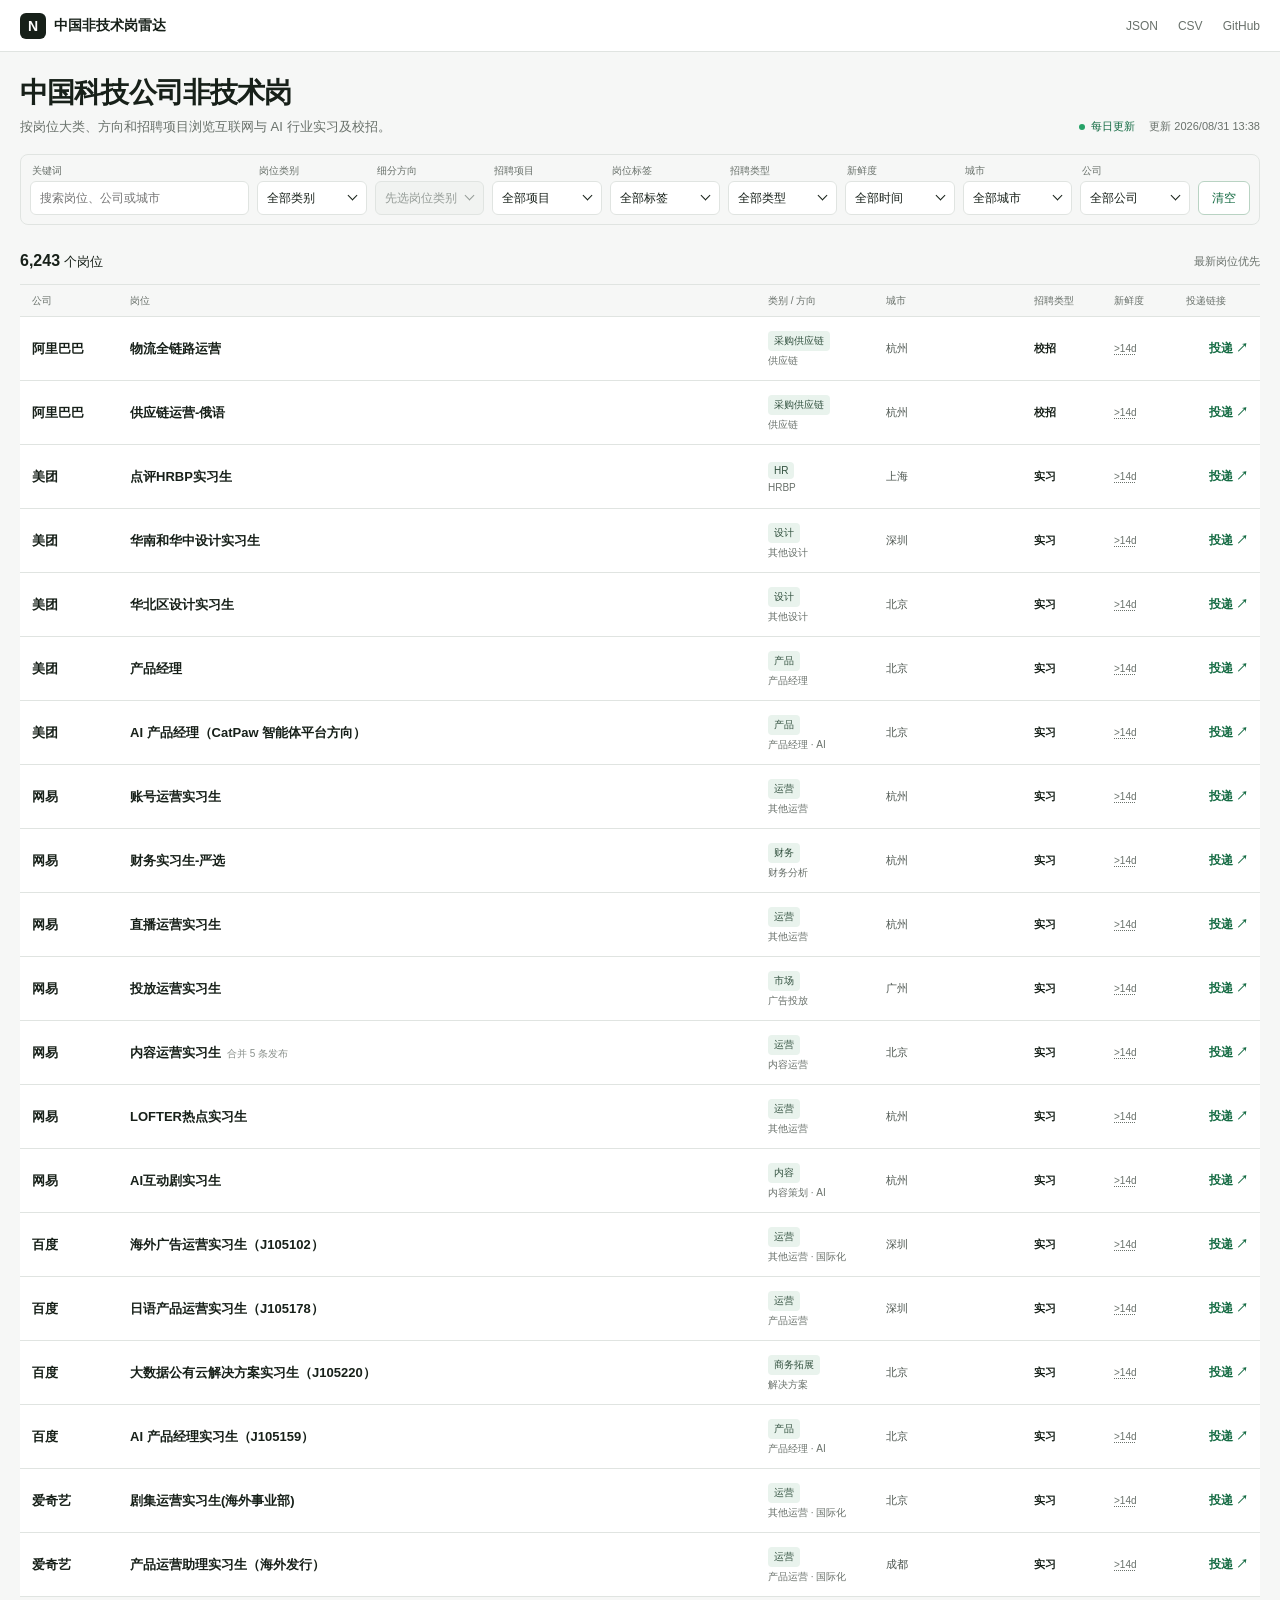
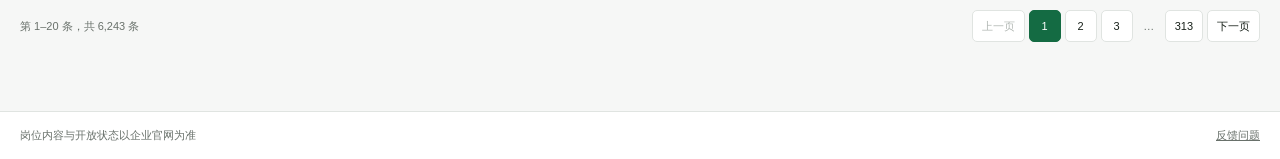
==== commit 1d0d60d9: "simplify freshness and split job stage" ====
--- a/docs/index.html
+++ b/docs/index.html
@@ -6,7 +6,7 @@
     <meta name="description" content="中国科技公司非技术实习与校招岗位，每日从企业官方招聘网站更新。" />
     <link rel="icon" href="data:image/svg+xml,%3Csvg xmlns='http://www.w3.org/2000/svg' viewBox='0 0 64 64'%3E%3Crect width='64' height='64' rx='14' fill='%23182720'/%3E%3Cpath d='M17 19h30v7H17zm0 12h22v7H17zm0 12h15v7H17z' fill='%23fff'/%3E%3C/svg%3E" />
     <title>中国非技术岗雷达</title>
-    <link rel="stylesheet" href="styles.css?v=20260825-6" />
+    <link rel="stylesheet" href="styles.css?v=20260831-1" />
   </head>
   <body>
     <header class="topbar">
@@ -53,7 +53,7 @@
       </section>
 
       <div class="job-columns" aria-hidden="true">
-        <span>公司</span><span>岗位</span><span>类别 / 方向</span><span>城市</span><span>类型 / 新鲜度</span><span>投递链接</span>
+        <span>公司</span><span>岗位</span><span>类别 / 方向</span><span>城市</span><span>招聘类型</span><span>新鲜度</span><span>投递链接</span>
       </div>
       <section id="job-list" class="job-list" aria-live="polite"></section>
       <nav id="pagination" class="pagination" aria-label="岗位结果分页" hidden>
@@ -66,6 +66,6 @@
       <span>岗位内容与开放状态以企业官网为准</span>
       <a href="https://github.com/Difficult-Burger/Simplify-Internships-Nontech-China/issues">反馈问题</a>
     </footer>
-    <script src="app.js?v=20260825-6" defer></script>
+    <script src="app.js?v=20260831-1" defer></script>
   </body>
 </html>
--- a/docs/styles.css
+++ b/docs/styles.css
@@ -61,7 +61,7 @@
 .results-head p { margin: 0; font-size: 13px; }
 .results-head strong { font-size: 16px; }
 .results-head span { color: var(--muted); font-size: 11px; }
-.job-columns, .job { display: grid; grid-template-columns: 92px minmax(280px, 2.5fr) 112px 145px 125px 68px; gap: 12px; align-items: center; }
+.job-columns, .job { display: grid; grid-template-columns: 88px minmax(260px, 2.5fr) 108px 138px 70px 62px 62px; gap: 10px; align-items: center; }
 .job-columns { height: 32px; padding: 0 12px; color: var(--muted); font-size: 10px; border-bottom: 1px solid var(--line); }
 .job { min-height: 64px; padding: 8px 12px; background: var(--surface); border-bottom: 1px solid var(--line); }
 .job:hover { background: #fafcfb; }
@@ -70,11 +70,12 @@
 .duplicate-note { margin-left: 6px; color: #8a918c; font-size: 10px; }
 .tag { display: inline-block; padding: 3px 6px; color: #31503e; background: var(--accent-soft); border-radius: 4px; font-size: 10px; }
 .direction { display: block; margin-top: 3px; color: var(--muted); font-size: 10px; }
-.location, .timing, .compact-meta { color: #4d5650; font-size: 11px; line-height: 1.4; }
+.location, .stage-cell, .freshness-cell, .compact-meta { color: #4d5650; font-size: 11px; line-height: 1.4; }
 .stage { color: var(--ink); font-weight: 650; }
-.time-label { display: block; margin-top: 2px; color: var(--muted); font-size: 10px; }
+.time-label { color: var(--muted); font-size: 10px; white-space: nowrap; }
 .time-label[title] { cursor: help; text-decoration: underline dotted; text-underline-offset: 2px; }
 .compact-meta { display: none; margin-top: 5px; color: var(--muted); }
+.compact-labels { display: none; align-items: center; gap: 8px; margin-top: 5px; }
 .apply { justify-self: end; color: var(--accent); text-decoration: none; font-size: 12px; font-weight: 700; white-space: nowrap; }
 .apply:hover { text-decoration: underline; }
 .empty { padding: 48px 12px; color: var(--muted); text-align: center; background: var(--surface); font-size: 13px; }
@@ -96,8 +97,9 @@
   .filter-panel button { grid-column: 3 / 5; }
   .job-columns { display: none; }
   .job { grid-template-columns: 76px minmax(0, 1fr) 58px; gap: 10px; min-height: 70px; }
-  .job .category-cell, .job .location, .job .timing { display: none; }
+  .job .category-cell, .job .location, .job .stage-cell, .job .freshness-cell { display: none; }
   .compact-meta { display: block; }
+  .compact-labels { display: flex; }
   .apply { grid-column: 3; grid-row: 1; }
   .page-number, .page-ellipsis { display: none; }
   .pagination-status { display: inline; }
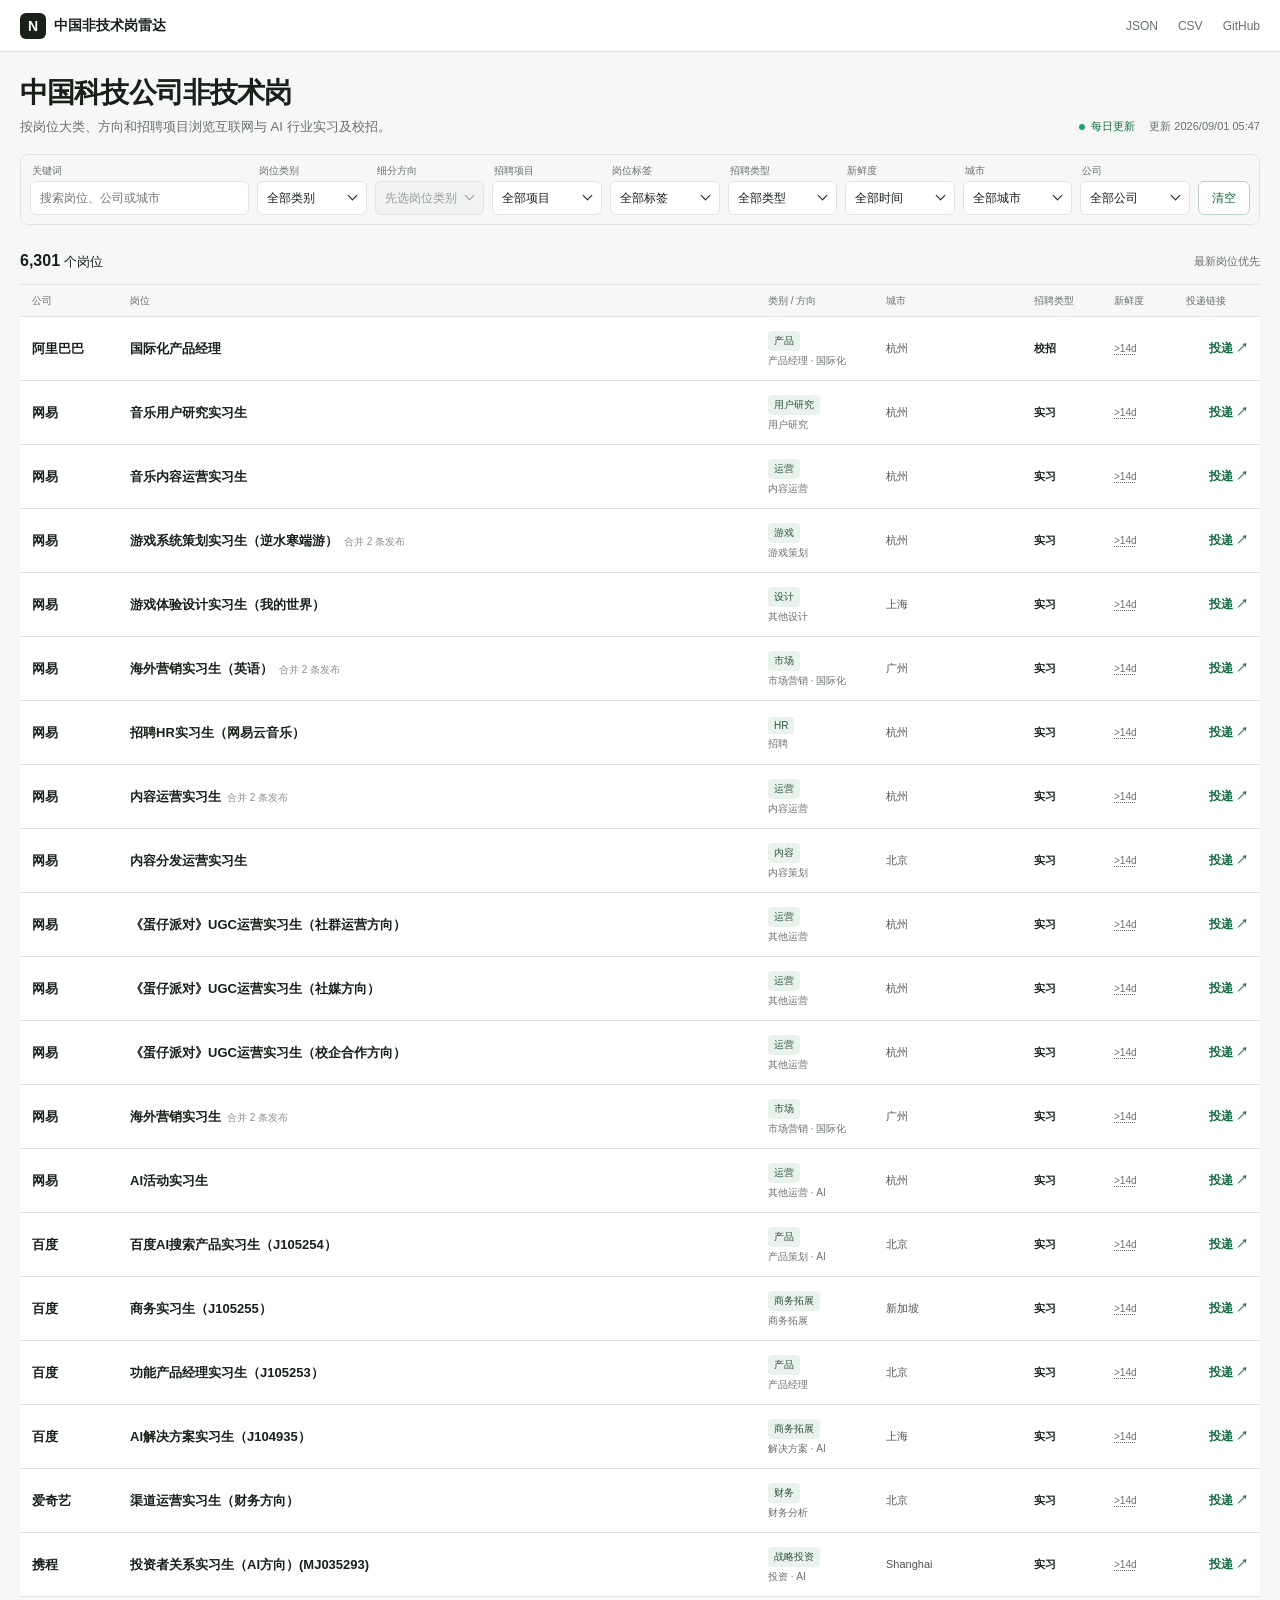
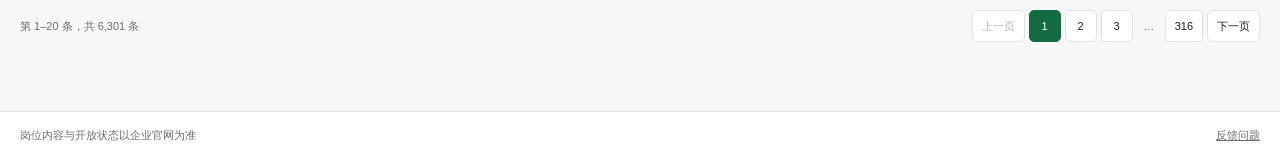
==== commit 498878c0: "polish public release details" ====
--- a/docs/index.html
+++ b/docs/index.html
@@ -66,6 +66,6 @@
       <span>岗位内容与开放状态以企业官网为准</span>
       <a href="https://github.com/Difficult-Burger/Simplify-Internships-Nontech-China/issues">反馈问题</a>
     </footer>
-    <script src="app.js?v=20260831-1" defer></script>
+    <script src="app.js?v=20260831-2" defer></script>
   </body>
 </html>
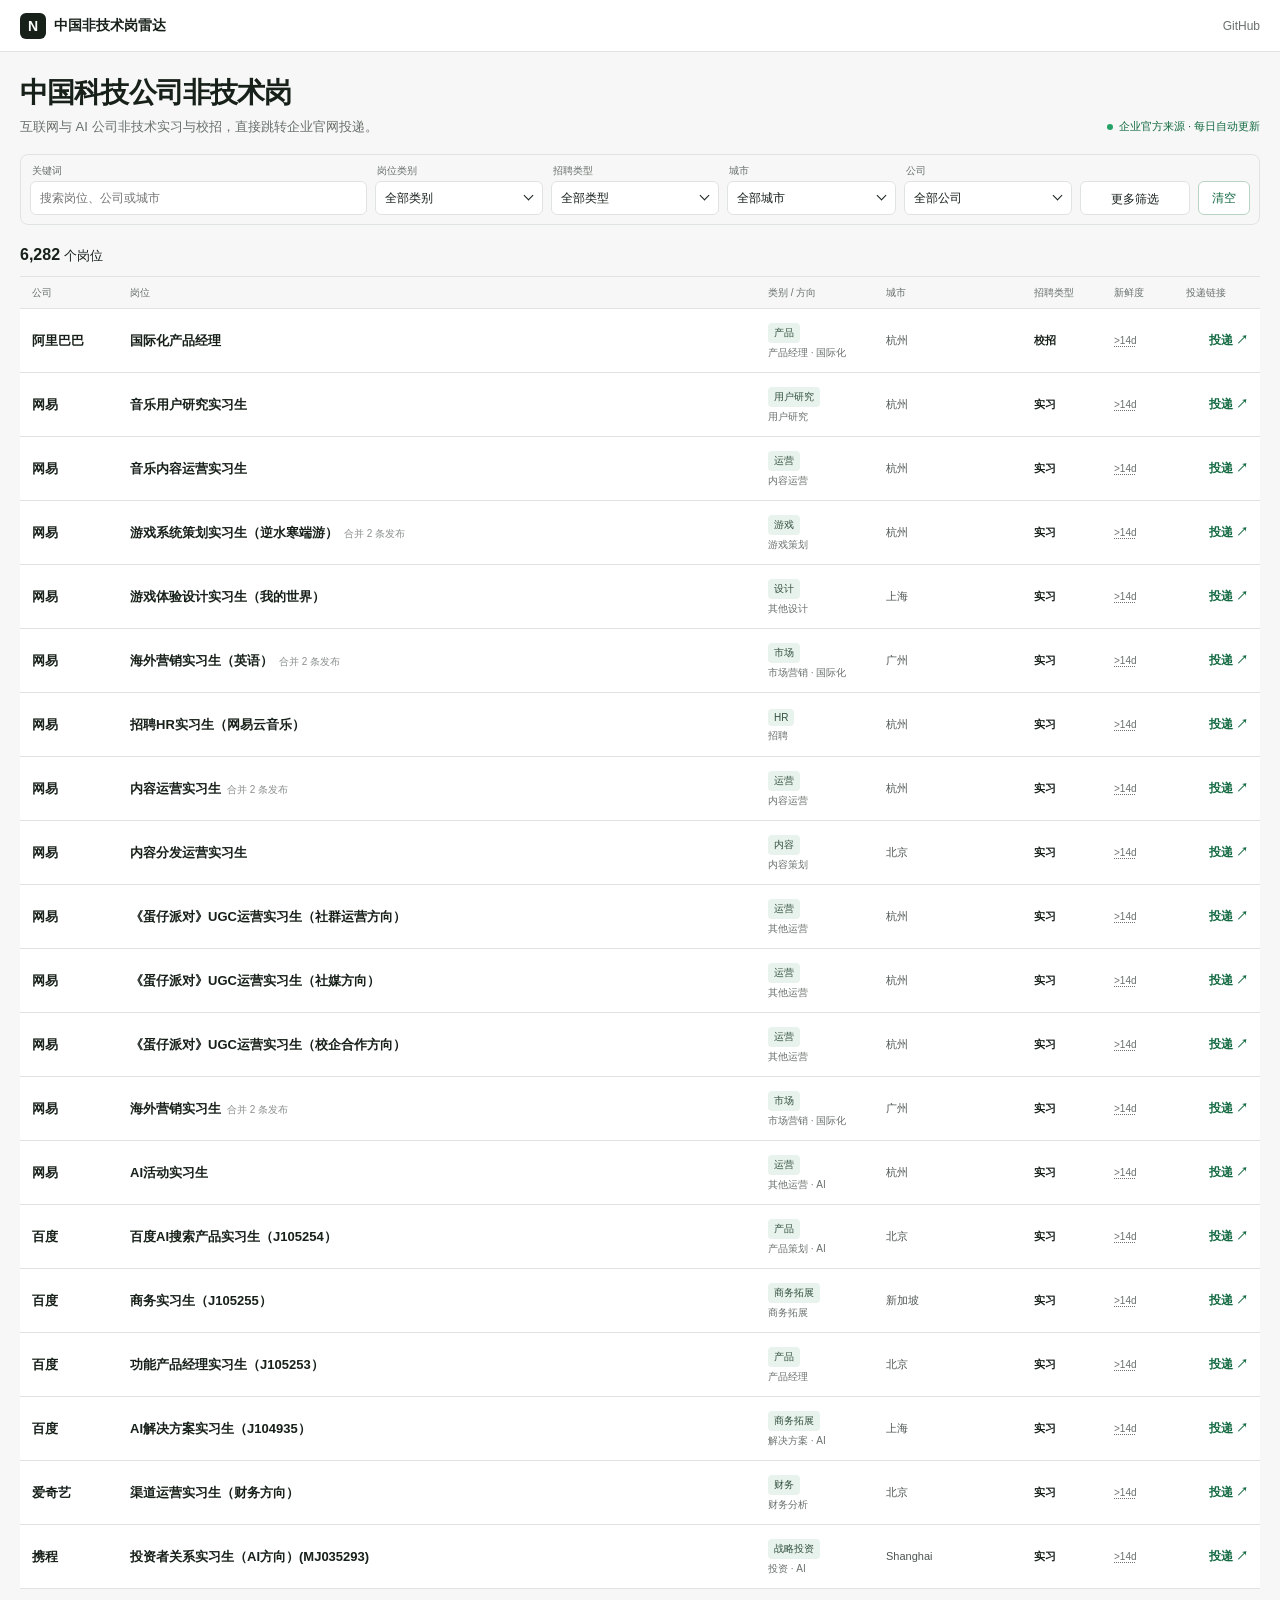
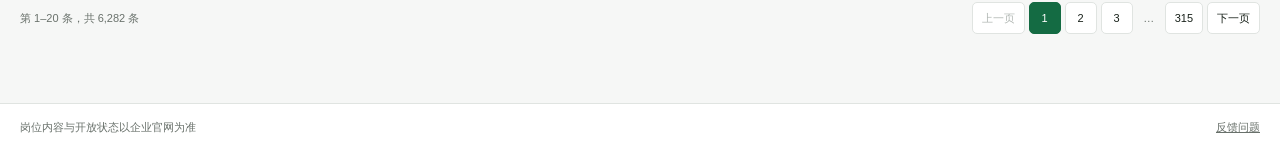
==== commit 0e62e998: "simplify the free radar interface" ====
--- a/docs/index.html
+++ b/docs/index.html
@@ -6,7 +6,7 @@
     <meta name="description" content="中国科技公司非技术实习与校招岗位，每日从企业官方招聘网站更新。" />
     <link rel="icon" href="data:image/svg+xml,%3Csvg xmlns='http://www.w3.org/2000/svg' viewBox='0 0 64 64'%3E%3Crect width='64' height='64' rx='14' fill='%23182720'/%3E%3Cpath d='M17 19h30v7H17zm0 12h22v7H17zm0 12h15v7H17z' fill='%23fff'/%3E%3C/svg%3E" />
     <title>中国非技术岗雷达</title>
-    <link rel="stylesheet" href="styles.css?v=20260831-1" />
+    <link rel="stylesheet" href="styles.css?v=20260901-1" />
   </head>
   <body>
     <header class="topbar">
@@ -14,9 +14,7 @@
         <span class="brand-mark" aria-hidden="true">N</span>
         <span>中国非技术岗雷达</span>
       </a>
-      <nav aria-label="数据链接">
-        <a href="jobs.json">JSON</a>
-        <a href="jobs.csv">CSV</a>
+      <nav aria-label="项目链接">
         <a href="https://github.com/Difficult-Burger/Simplify-Internships-Nontech-China">GitHub</a>
       </nav>
     </header>
@@ -25,9 +23,9 @@
       <section class="page-head" aria-labelledby="page-title">
         <div>
           <h1 id="page-title">中国科技公司非技术岗</h1>
-          <p>按岗位大类、方向和招聘项目浏览互联网与 AI 行业实习及校招。</p>
+          <p>互联网与 AI 公司非技术实习与校招，直接跳转企业官网投递。</p>
         </div>
-        <div class="page-status"><span><i></i>每日更新</span><span id="updated-at">读取数据中…</span></div>
+        <div class="page-status"><span><i></i>企业官方来源 · 每日自动更新</span></div>
       </section>
 
       <section id="filter-panel" class="filter-panel" aria-label="岗位筛选">
@@ -36,20 +34,26 @@
           <input id="search" type="search" placeholder="搜索岗位、公司或城市" autocomplete="off" />
         </label>
         <div class="filter-field"><span>岗位类别</span><details id="category-filter" class="multi-filter"><summary id="category-summary">全部类别</summary><div id="category-options" class="option-panel"></div></details></div>
-        <div class="filter-field"><span>细分方向</span><details id="subcategory-filter" class="multi-filter is-disabled"><summary id="subcategory-summary">先选岗位类别</summary><div id="subcategory-options" class="option-panel"></div></details></div>
-        <div class="filter-field"><span>招聘项目</span><details id="program-filter" class="multi-filter"><summary id="program-summary">全部项目</summary><div id="program-options" class="option-panel"></div></details></div>
-        <div class="filter-field"><span>岗位标签</span><details id="tag-filter" class="multi-filter"><summary id="tag-summary">全部标签</summary><div id="tag-options" class="option-panel"></div></details></div>
         <div class="filter-field"><span>招聘类型</span><details id="stage-filter" class="multi-filter"><summary id="stage-summary">全部类型</summary><div id="stage-options" class="option-panel"></div></details></div>
-        <div class="filter-field"><span>新鲜度</span><details id="freshness-filter" class="multi-filter"><summary id="freshness-summary">全部时间</summary><div id="freshness-options" class="option-panel"></div></details></div>
         <div class="filter-field"><span>城市</span><details id="city-filter" class="multi-filter"><summary id="city-summary">全部城市</summary><div id="city-options" class="option-panel option-panel-wide"></div></details></div>
         <div class="filter-field"><span>公司</span><details id="company-filter" class="multi-filter"><summary id="company-summary">全部公司</summary><div id="company-options" class="option-panel option-panel-wide"></div></details></div>
-        <button id="reset" type="button">清空</button>
+        <div class="filter-actions">
+          <details id="advanced-filters" class="advanced-filters">
+            <summary id="advanced-summary">更多筛选</summary>
+            <div class="advanced-panel">
+              <div class="filter-field"><span>细分方向</span><details id="subcategory-filter" class="multi-filter is-disabled"><summary id="subcategory-summary">先选岗位类别</summary><div id="subcategory-options" class="option-panel"></div></details></div>
+              <div class="filter-field"><span>招聘项目</span><details id="program-filter" class="multi-filter"><summary id="program-summary">全部项目</summary><div id="program-options" class="option-panel"></div></details></div>
+              <div class="filter-field"><span>岗位标签</span><details id="tag-filter" class="multi-filter"><summary id="tag-summary">全部标签</summary><div id="tag-options" class="option-panel"></div></details></div>
+              <div class="filter-field"><span>新鲜度</span><details id="freshness-filter" class="multi-filter"><summary id="freshness-summary">全部时间</summary><div id="freshness-options" class="option-panel"></div></details></div>
+            </div>
+          </details>
+          <button id="reset" type="button">清空</button>
+        </div>
       </section>
       <p id="source-status" class="source-status" hidden></p>
 
       <section class="results-head">
         <p><strong id="result-count">0</strong> 个岗位</p>
-        <span>最新岗位优先</span>
       </section>
 
       <div class="job-columns" aria-hidden="true">
@@ -66,6 +70,6 @@
       <span>岗位内容与开放状态以企业官网为准</span>
       <a href="https://github.com/Difficult-Burger/Simplify-Internships-Nontech-China/issues">反馈问题</a>
     </footer>
-    <script src="app.js?v=20260831-2" defer></script>
+    <script src="app.js?v=20260901-1" defer></script>
   </body>
 </html>
--- a/docs/styles.css
+++ b/docs/styles.css
@@ -25,11 +25,10 @@
 .page-head { display: flex; align-items: end; justify-content: space-between; gap: 24px; }
 h1 { margin: 0; font-family: "Noto Serif SC", "Source Han Serif SC", "Songti SC", serif; font-size: 28px; letter-spacing: -.03em; }
 .page-head p { margin: 6px 0 0; color: var(--muted); font-size: 13px; }
-.page-status { display: flex; gap: 14px; padding-bottom: 2px; color: var(--muted); font-size: 11px; white-space: nowrap; }
-.page-status span:first-child { color: var(--accent); }
+.page-status { padding-bottom: 2px; color: var(--accent); font-size: 11px; white-space: nowrap; }
 .page-status i { display: inline-block; width: 6px; height: 6px; margin-right: 6px; background: #25a267; border-radius: 50%; }
 
-.filter-panel { position: sticky; top: 0; z-index: 5; display: grid; grid-template-columns: 2fr repeat(8, minmax(84px, 1fr)) auto; gap: 8px; margin-top: 18px; padding: 9px; background: rgba(246, 247, 246, .96); border: 1px solid var(--line); border-radius: 8px; backdrop-filter: blur(10px); }
+.filter-panel { position: sticky; top: 0; z-index: 5; display: grid; grid-template-columns: minmax(220px, 2fr) repeat(4, minmax(105px, 1fr)) minmax(170px, auto); gap: 8px; margin-top: 18px; padding: 9px; background: rgba(246, 247, 246, .96); border: 1px solid var(--line); border-radius: 8px; backdrop-filter: blur(10px); }
 .filter-panel label, .filter-field { min-width: 0; }
 .filter-panel label > span, .filter-field > span { display: block; margin: 0 0 3px 2px; color: var(--muted); font-size: 10px; }
 .filter-panel input { width: 100%; height: 34px; padding: 0 9px; color: var(--ink); background: var(--surface); border: 1px solid var(--line); border-radius: 6px; outline: none; font-size: 12px; }
@@ -53,11 +52,17 @@
 .option-choice input { width: 14px; height: 14px; flex: 0 0 auto; margin: 0; accent-color: var(--accent); }
 .option-choice span { overflow: hidden; text-overflow: ellipsis; white-space: nowrap; }
 #subcategory-filter .option-panel, #tag-filter .option-panel, #freshness-filter .option-panel, #city-filter .option-panel, #company-filter .option-panel { right: 0; left: auto; }
+.filter-actions { position: relative; display: grid; grid-template-columns: minmax(100px, 1fr) auto; gap: 8px; align-self: end; min-width: 0; }
+.advanced-filters { position: static; min-width: 0; }
+.advanced-filters > summary { height: 34px; padding: 9px 12px 0; color: var(--ink); background: var(--surface); border: 1px solid var(--line); border-radius: 6px; cursor: pointer; font-size: 12px; text-align: center; white-space: nowrap; list-style: none; }
+.advanced-filters > summary::-webkit-details-marker { display: none; }
+.advanced-filters[open] > summary { border-color: var(--accent); box-shadow: 0 0 0 2px var(--accent-soft); }
+.advanced-panel { position: absolute; top: 40px; right: 0; z-index: 15; display: grid; grid-template-columns: 1fr 1fr; gap: 9px; width: min(460px, calc(100vw - 40px)); padding: 10px; background: var(--surface); border: 1px solid var(--line); border-radius: 8px; box-shadow: 0 14px 34px rgba(23, 32, 25, .16); }
 .filter-panel button { align-self: end; height: 34px; padding: 0 13px; color: var(--accent); background: var(--surface); border: 1px solid #b9d3c3; border-radius: 6px; cursor: pointer; font-size: 12px; }
 .filter-panel button:hover { background: var(--accent-soft); }
 .source-status { margin: 7px 2px -3px; color: #7a5d20; font-size: 11px; }
 
-.results-head { display: flex; align-items: center; justify-content: space-between; height: 46px; margin-top: 14px; border-bottom: 1px solid var(--line); }
+.results-head { display: flex; align-items: center; height: 42px; margin-top: 10px; border-bottom: 1px solid var(--line); }
 .results-head p { margin: 0; font-size: 13px; }
 .results-head strong { font-size: 16px; }
 .results-head span { color: var(--muted); font-size: 11px; }
@@ -94,7 +99,7 @@
 @media (max-width: 900px) {
   .filter-panel { position: static; grid-template-columns: repeat(4, 1fr); }
   .filter-panel .search-field { grid-column: 1 / 3; }
-  .filter-panel button { grid-column: 3 / 5; }
+  .filter-actions { grid-column: 3 / 5; }
   .job-columns { display: none; }
   .job { grid-template-columns: 76px minmax(0, 1fr) 58px; gap: 10px; min-height: 70px; }
   .job .category-cell, .job .location, .job .stage-cell, .job .freshness-cell { display: none; }
@@ -107,8 +112,6 @@
 
 @media (max-width: 560px) {
   .topbar { padding: 0 14px; }
-  .topbar nav { gap: 14px; }
-  .topbar nav a:nth-child(-n+2) { display: none; }
   .shell { width: calc(100vw - 20px); padding-top: 16px; }
   .page-head { display: block; }
   h1 { font-size: 23px; }
@@ -116,7 +119,8 @@
   .page-status { margin-top: 8px; }
   .filter-panel { grid-template-columns: 1fr 1fr; margin-top: 12px; }
   .filter-panel .search-field { grid-column: 1 / -1; }
-  .filter-panel button { grid-column: auto; }
+  .filter-actions { grid-column: 1 / -1; }
+  .advanced-panel { right: 0; grid-template-columns: 1fr 1fr; width: calc(100vw - 40px); }
   .results-head { margin-top: 8px; }
   .job { grid-template-columns: 54px minmax(0, 1fr) 48px; gap: 8px; padding: 8px; }
   .company { font-size: 12px; }
